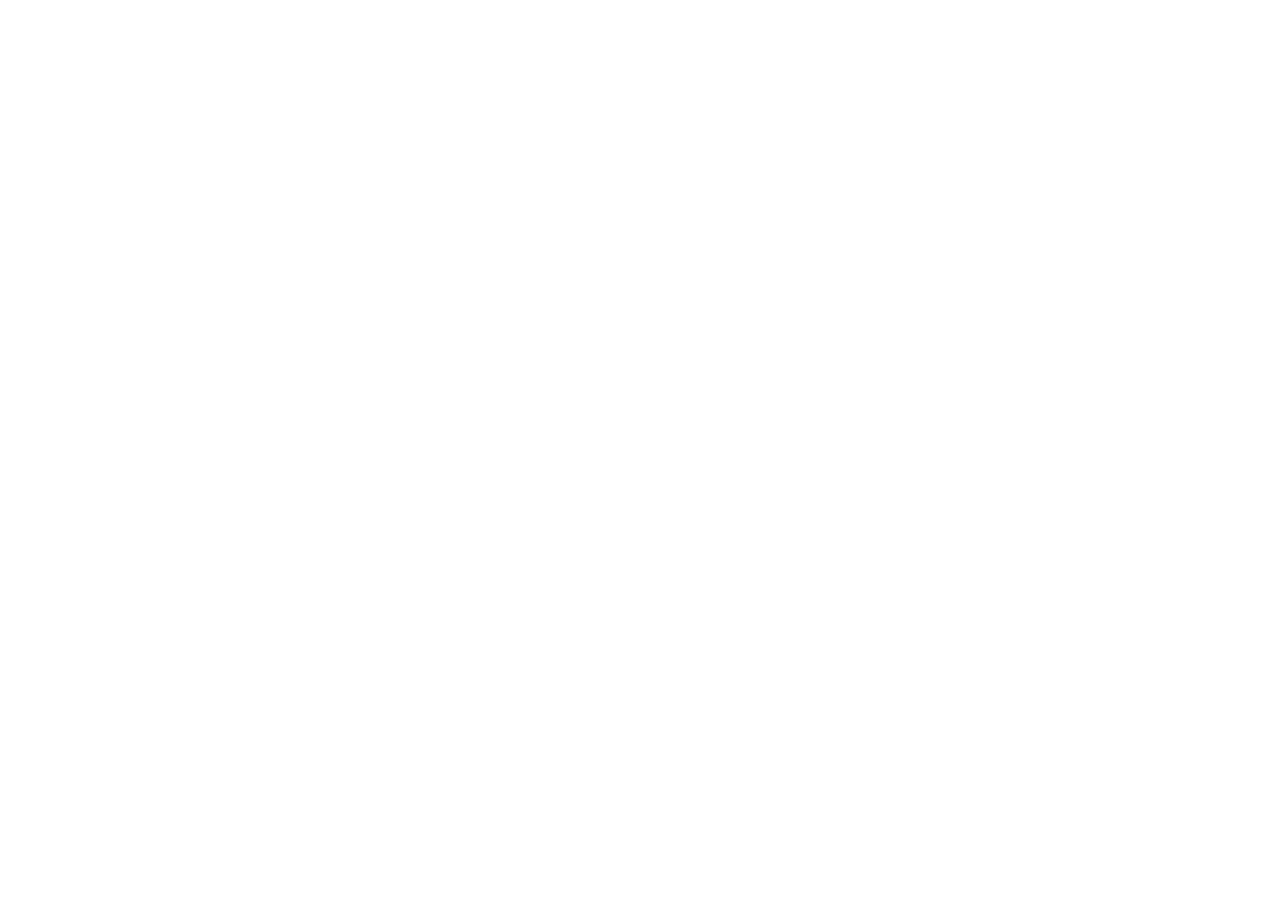
==== index.html @ 12a2a43a "1" ====
<!DOCTYPE html>
<html lang="en">
<head>
    <meta charset="UTF-8">
    <meta http-equiv="X-UA-Compatible" content="IE=edge">
    <meta name="viewport" content="width=device-width, initial-scale=1.0">
    <title>Document</title>
    <link rel="stylesheet" href="style.css">
    <link rel="stylesheet" href="java.js">
</head>
<body>
 
</body>
</html>
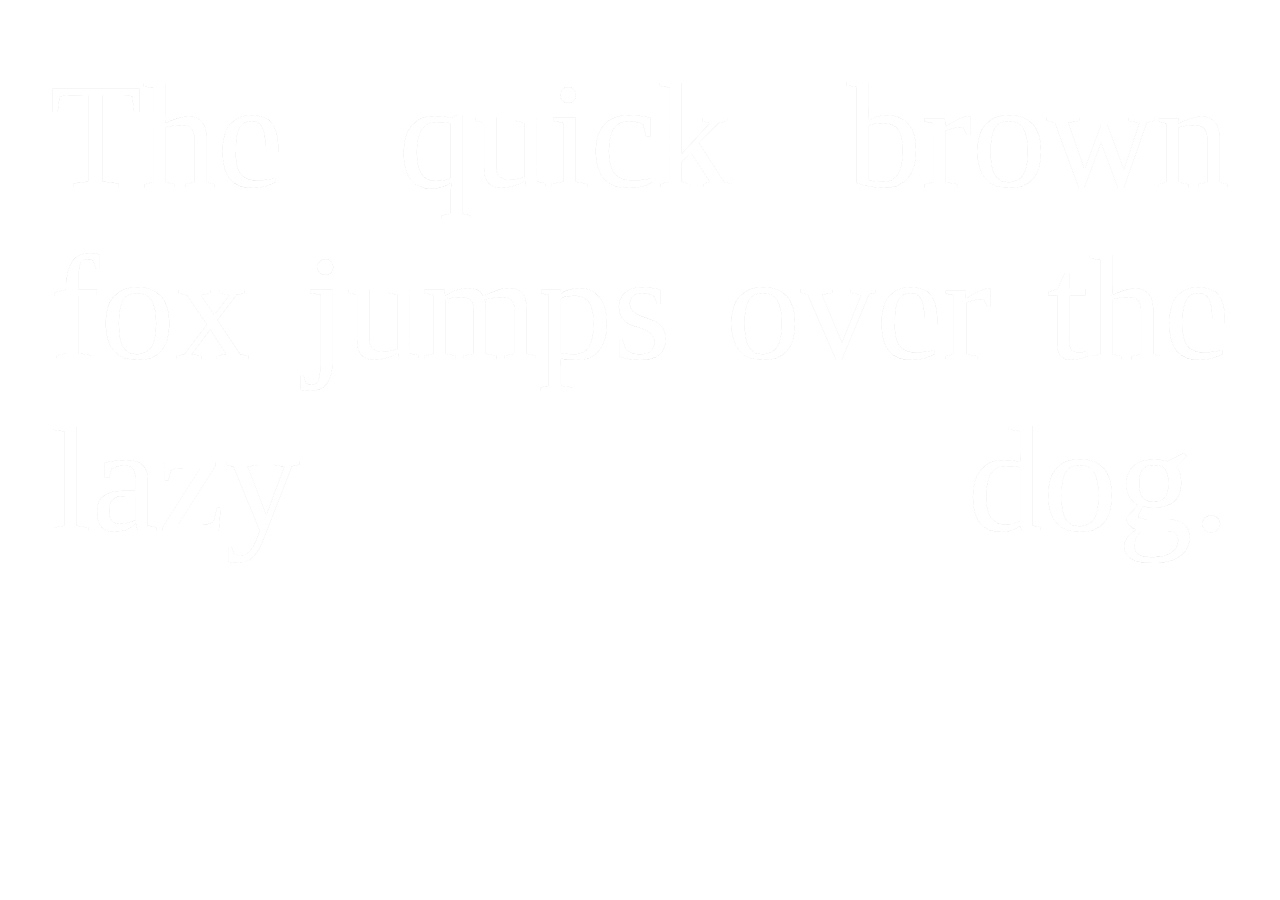
==== commit a9d76682: "12" ====
--- a/index.html
+++ b/index.html
@@ -9,6 +9,9 @@
     <link rel="stylesheet" href="java.js">
 </head>
 <body>
- 
+    <div class="container">
+        <div class="hoge">The quick brown fox jumps over the lazy dog.</div>
+        <div class="fuga">The quick brown fox jumps over the lazy dog.</div>
+        </div>
 </body>
 </html>--- a/style.css
+++ b/style.css
@@ -0,0 +1,39 @@
+body{
+    margin: 0px;
+    font-size: 150px;  
+    background: #fff;
+  }
+  .container{
+    position: absolute;
+    text-align: justify;
+    text-align-last: justify;
+    margin: 50px;
+  }
+  .hoge{
+    position: absolute;
+    color: #fff;
+    -webkit-text-stroke-width: 1px;
+    -webkit-text-stroke-color: #fff;  
+    animation-name: blink;
+    animation-duration: 20s;
+    animation-iteration-count: infinite;
+    animation-timing-function: ease-in-out;
+    
+    
+  }
+  .fuga{
+    color: #002;
+  }
+  
+  
+  @keyframes blink {
+    0% { transform: translateY(0px); }
+    12% { transform: translateY(80px); }
+    24% { transform: translateY(0px); }
+    36% { transform: translateY(-80px); }
+    48% { transform: translateY(0px); }
+    60% { transform: translateX(80px); }
+    72% { transform: translateX(0px); }
+    84% { transform: translateX(-80px); }
+    100% { transform: translateX(0px); }
+  }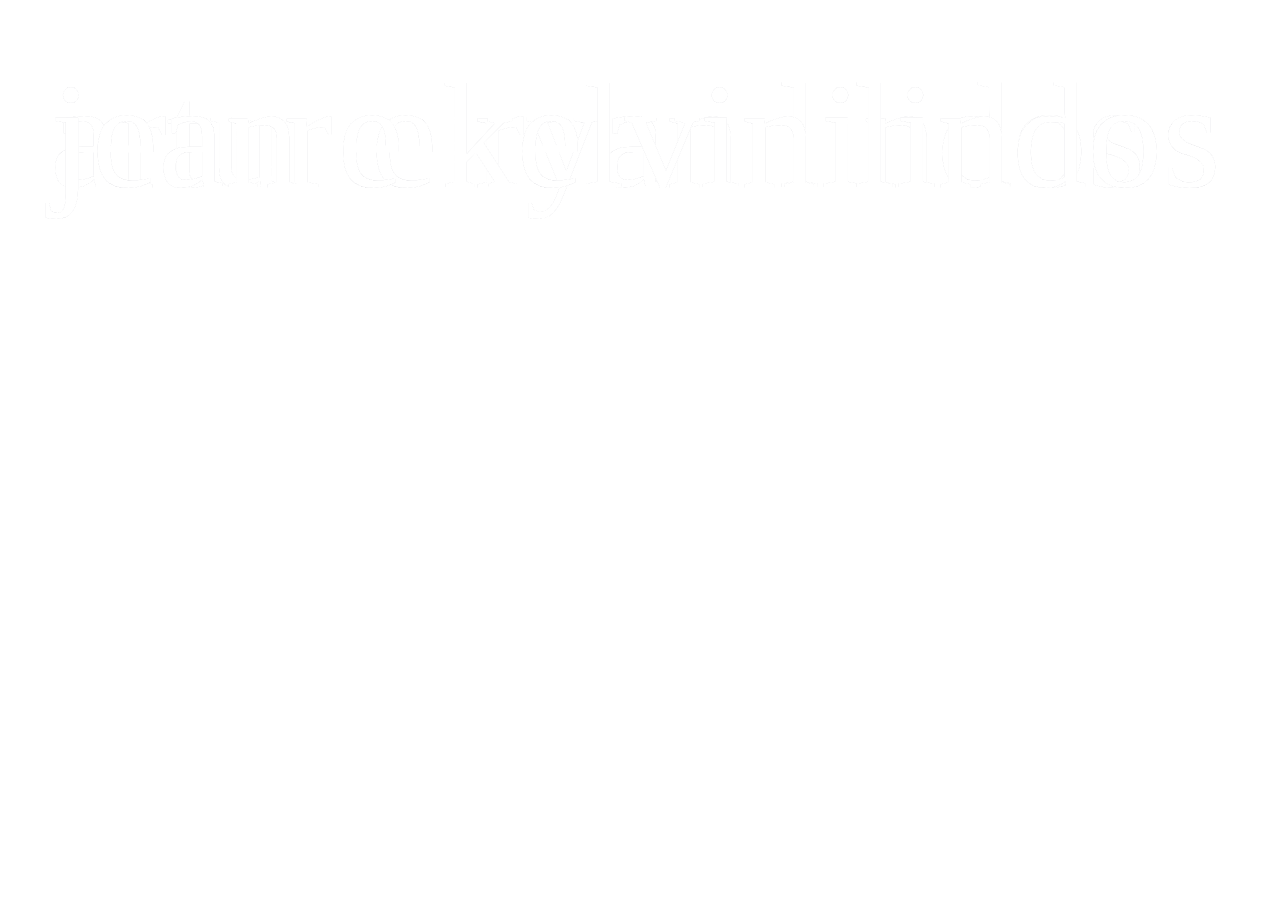
==== commit 52972609: "1" ====
--- a/index.html
+++ b/index.html
@@ -10,8 +10,13 @@
 </head>
 <body>
     <div class="container">
-        <div class="hoge">The quick brown fox jumps over the lazy dog.</div>
-        <div class="fuga">The quick brown fox jumps over the lazy dog.</div>
+        <div class="hoge">artur e ryan lindos</div>
+        <div class="fuga">artur e ryan lindos</div>
         </div>
+
+        <div class="container">
+            <div class="hoge">jean e kelvin lindos</div>
+            <div class="fuga">jean e kelvin lindos</div>
+            </div>
 </body>
 </html>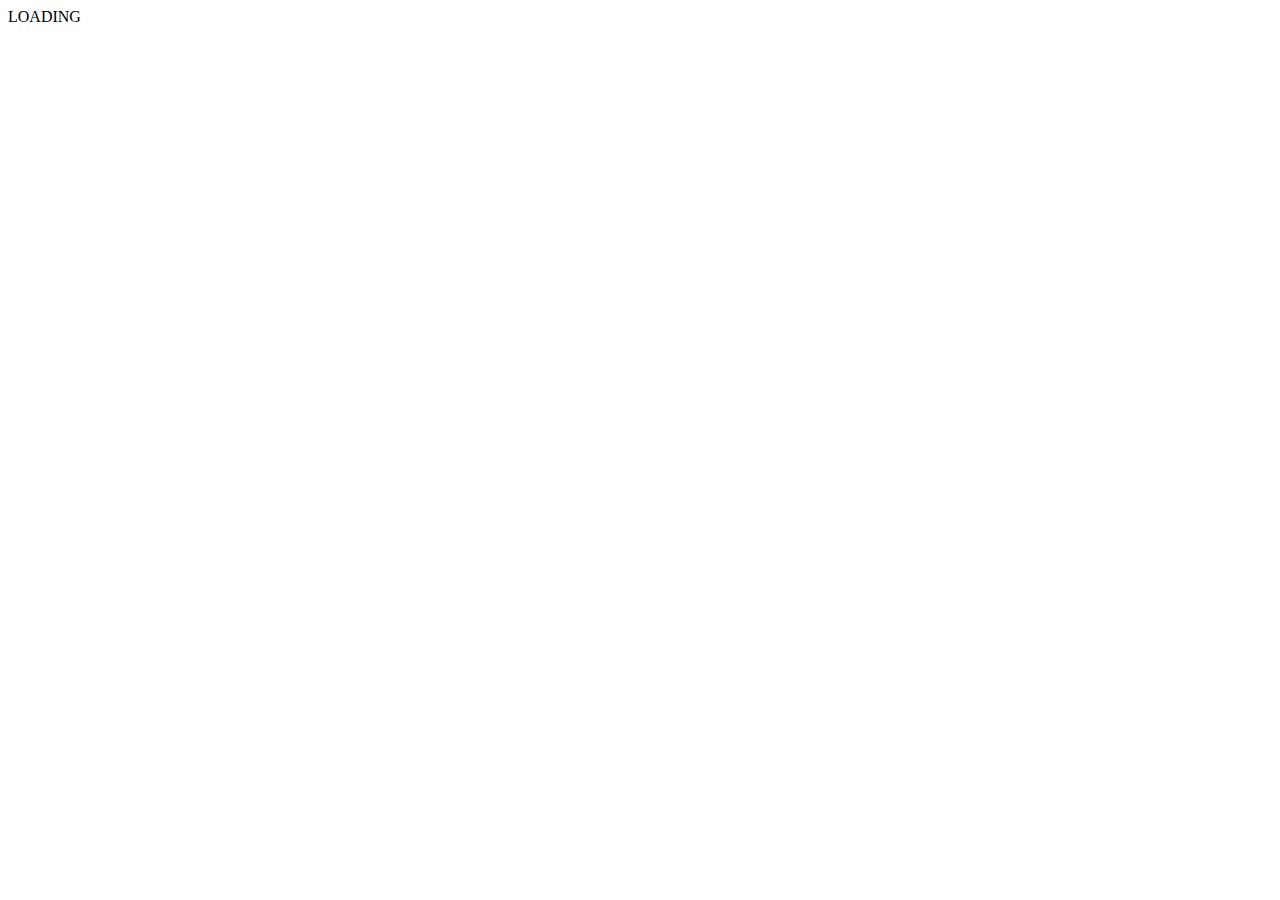
==== commit 86638a1a: "uyt" ====
--- a/index.html
+++ b/index.html
@@ -5,18 +5,9 @@
     <meta http-equiv="X-UA-Compatible" content="IE=edge">
     <meta name="viewport" content="width=device-width, initial-scale=1.0">
     <title>Document</title>
-    <link rel="stylesheet" href="style.css">
-    <link rel="stylesheet" href="java.js">
 </head>
 <body>
-    <div class="container">
-        <div class="hoge">artur e ryan lindos</div>
-        <div class="fuga">artur e ryan lindos</div>
-        </div>
+    <div id="msg">LOADING </div>
 
-        <div class="container">
-            <div class="hoge">jean e kelvin lindos</div>
-            <div class="fuga">jean e kelvin lindos</div>
-            </div>
 </body>
 </html>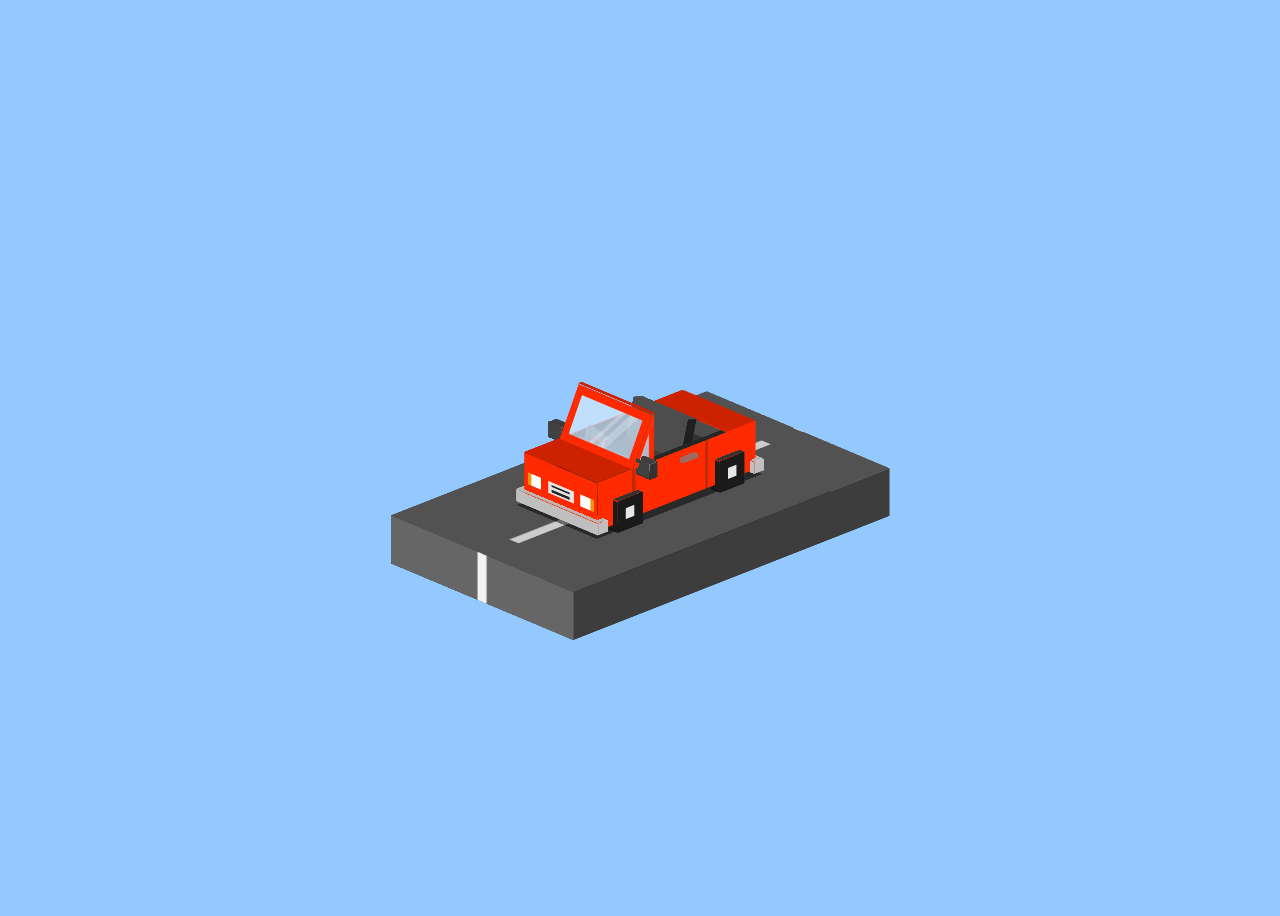
==== commit 2f491420: "12" ====
--- a/index.html
+++ b/index.html
@@ -5,9 +5,201 @@
     <meta http-equiv="X-UA-Compatible" content="IE=edge">
     <meta name="viewport" content="width=device-width, initial-scale=1.0">
     <title>Document</title>
+    <link rel="stylesheet" href="style.css">
+    <script src="java.js"></script>
 </head>
 <body>
-    <div id="msg">LOADING </div>
+    <div class="scene">
+        <div class="road">
+          <div class="cuboid scene__road">
+            <div class="cuboid__side">
+              <div class="road__markings road__markings--top"></div>
+            </div>
+            <div class="cuboid__side">
+              <div class="road__markings road__markings--back"></div>
+            </div>
+            <div class="cuboid__side">
+              <div class="road__markings road__markings--bottom"></div>
+            </div>
+            <div class="cuboid__side">
+              <div class="road__markings road__markings--front"></div>
+            </div>
+            <div class="cuboid__side"></div>
+            <div class="cuboid__side"></div>
+          </div>
+        </div>
+        <div class="car__bob">
+          <div class="car">
+            <div class="car__body car__body--bottom">
+              <div class="cuboid body body--bottom">
+                <div class="cuboid__side"></div>
+                <div class="cuboid__side"></div>
+                <div class="cuboid__side"></div>
+                <div class="cuboid__side"></div>
+                <div class="cuboid__side"></div>
+                <div class="cuboid__side"></div>
+              </div>
+            </div>
+            <div class="car__body car__body--top">
+              <div class="cuboid body body--top">
+                <div class="cuboid__side"></div>
+                <div class="cuboid__side"></div>
+                <div class="cuboid__side">
+                  <div class="cabin">
+                    <div class="cuboid">
+                      <div class="cuboid__side">
+                      </div>
+                      <div class="cuboid__side"></div>
+                      <div class="cuboid__side"></div>
+                      <div class="cuboid__side"></div>
+                      <div class="cuboid__side">
+                        <div class="handle handle--left">
+                          <div class="cuboid">
+                            <div class="cuboid__side"></div>
+                            <div class="cuboid__side"></div>
+                            <div class="cuboid__side"></div>
+                            <div class="cuboid__side"></div>
+                            <div class="cuboid__side"></div>
+                            <div class="cuboid__side"></div>
+                          </div>
+                        </div>
+                        <div class="handle handle--right">
+                          <div class="cuboid">
+                            <div class="cuboid__side"></div>
+                            <div class="cuboid__side"></div>
+                            <div class="cuboid__side"></div>
+                            <div class="cuboid__side"></div>
+                            <div class="cuboid__side"></div>
+                            <div class="cuboid__side"></div>
+                          </div>
+                        </div>
+                        <div class="steering-wheel">
+                          <div class="cuboid">
+                            <div class="cuboid__side"></div>
+                            <div class="cuboid__side"></div>
+                            <div class="cuboid__side"></div>
+                            <div class="cuboid__side"></div>
+                            <div class="cuboid__side"></div>
+                            <div class="cuboid__side"></div>
+                          </div>
+                        </div>
+                        <div class="seat">
+                          <div class="cuboid">
+                            <div class="cuboid__side"></div>
+                            <div class="cuboid__side"></div>
+                            <div class="cuboid__side"></div>
+                            <div class="cuboid__side"></div>
+                            <div class="cuboid__side"></div>
+                            <div class="cuboid__side"></div>
+                          </div>
+                        </div>
+                        <div class="seat seat--bottom">
+                          <div class="cuboid">
+                            <div class="cuboid__side"></div>
+                            <div class="cuboid__side"></div>
+                            <div class="cuboid__side"></div>
+                            <div class="cuboid__side"></div>
+                            <div class="cuboid__side"></div>
+                            <div class="cuboid__side"></div>
+                          </div>
+                        </div>
+                      </div>
+                      <div class="cuboid__side"></div>
+                    </div>
+                  </div>
+                </div>
+                <div class="cuboid__side"></div>
+                <div class="cuboid__side"></div>
+                <div class="cuboid__side"></div>
+              </div>
+            </div>
+            <div class="car__wheel car__wheel--nsf car__wheel--f">
+              <div class="cuboid wheel">
+                <div class="cuboid__side"></div>
+                <div class="cuboid__side"></div>
+                <div class="cuboid__side"></div>
+                <div class="cuboid__side"></div>
+                <div class="cuboid__side"></div>
+                <div class="cuboid__side"></div>
+              </div>
+            </div>
+            <div class="car__wheel car__wheel--nsr car__wheel--r">
+              <div class="cuboid wheel">
+                <div class="cuboid__side"></div>
+                <div class="cuboid__side"></div>
+                <div class="cuboid__side"></div>
+                <div class="cuboid__side"></div>
+                <div class="cuboid__side"></div>
+                <div class="cuboid__side"></div>
+              </div>
+            </div>
+            <div class="car__wheel car__wheel--osf car__wheel--f">
+              <div class="cuboid wheel">
+                <div class="cuboid__side"></div>
+                <div class="cuboid__side"></div>
+                <div class="cuboid__side"></div>
+                <div class="cuboid__side"></div>
+                <div class="cuboid__side"></div>
+                <div class="cuboid__side"></div>
+              </div>
+            </div>
+            <div class="car__wheel car__wheel--osr car__wheel--r">
+              <div class="cuboid wheel">
+                <div class="cuboid__side"></div>
+                <div class="cuboid__side"></div>
+                <div class="cuboid__side"></div>
+                <div class="cuboid__side"></div>
+                <div class="cuboid__side"></div>
+                <div class="cuboid__side"></div>
+              </div>
+            </div>
+            <div class="car__mirrors">
+              <div class="car__mirror car__mirror--left">
+                <div class="cuboid mirror">
+                  <div class="cuboid__side"></div>
+                  <div class="cuboid__side"></div>
+                  <div class="cuboid__side"></div>
+                  <div class="cuboid__side"></div>
+                  <div class="cuboid__side"></div>
+                  <div class="cuboid__side"></div>
+                </div>
+              </div>
+              <div class="car__mirror car__mirror--right">
+                <div class="cuboid mirror">
+                  <div class="cuboid__side"></div>
+                  <div class="cuboid__side"></div>
+                  <div class="cuboid__side"></div>
+                  <div class="cuboid__side"></div>
+                  <div class="cuboid__side"></div>
+                  <div class="cuboid__side"></div>
+                </div>
+              </div>
+            </div>
+            <div class="car__bumper car__bumper--front">
+              <div class="cuboid bumper">
+                <div class="cuboid__side"></div>
+                <div class="cuboid__side"></div>
+                <div class="cuboid__side"></div>
+                <div class="cuboid__side"></div>
+                <div class="cuboid__side"></div>
+                <div class="cuboid__side"></div>
+              </div>
+            </div>
+            <div class="car__bumper car__bumper--rear">
+              <div class="cuboid bumper">
+                <div class="cuboid__side"></div>
+                <div class="cuboid__side"></div>
+                <div class="cuboid__side"></div>
+                <div class="cuboid__side"></div>
+                <div class="cuboid__side"></div>
+                <div class="cuboid__side"></div>
+              </div>
+            </div>
+            <div class="car__shadow"></div>
+            <div class="car__headlights"></div>
+          </div>
+        </div>
+      </div>
 
 </body>
 </html>--- a/style.css
+++ b/style.css
@@ -0,0 +1,856 @@
+@import "normalize.css";
+
+.cuboid {
+  width: 100%;
+  height: 100%;
+  position: relative;
+}
+.cuboid__side:nth-of-type(1) {
+  height: calc(var(--thickness) * 1vmin);
+  width: 100%;
+  position: absolute;
+  top: 0;
+  transform: translate(0, -50%) rotateX(90deg);
+}
+.cuboid__side:nth-of-type(2) {
+  height: 100%;
+  width: calc(var(--thickness) * 1vmin);
+  position: absolute;
+  top: 50%;
+  right: 0;
+  transform: translate(50%, -50%) rotateY(90deg);
+}
+.cuboid__side:nth-of-type(3) {
+  width: 100%;
+  height: calc(var(--thickness) * 1vmin);
+  position: absolute;
+  bottom: 0;
+  transform: translate(0%, 50%) rotateX(90deg);
+}
+.cuboid__side:nth-of-type(4) {
+  height: 100%;
+  width: calc(var(--thickness) * 1vmin);
+  position: absolute;
+  left: 0;
+  top: 50%;
+  transform: translate(-50%, -50%) rotateY(90deg);
+}
+.cuboid__side:nth-of-type(5) {
+  height: 100%;
+  width: 100%;
+  transform: translate3d(0, 0, calc(var(--thickness) * 0.5vmin));
+  position: absolute;
+  top: 0;
+  left: 0;
+}
+.cuboid__side:nth-of-type(6) {
+  height: 100%;
+  width: 100%;
+  transform: translate3d(0, 0, calc(var(--thickness) * -0.5vmin)) rotateY(180deg);
+  position: absolute;
+  top: 0;
+  left: 0;
+}
+*,
+*:after,
+*:before {
+  box-sizing: border-box;
+  transform-style: preserve-3d;
+  transition: background 0.1s ease;
+}
+body {
+  min-height: 100vh;
+  display: grid;
+  background: var(--bg);
+  place-items: center;
+  touch-action: none;
+}
+:root {
+  --on: 1;
+  --base-size: 1vmin;
+  --base-height: calc(45 * 0.65);
+  --base-width: calc(75 * 0.65);
+  --body-one: hsl(10 100% 50%);
+  --body-two: hsl(10 100% 50%);
+  --body-three: hsl(10 100% 50%);
+  --body-four: hsl(10 100% 50%);
+  --seal: hsl(10 90% 40%);
+  --speed: 0.4s;
+  --bg: hsl(210, 100%, calc((15 + (var(--on, 0) * 64)) * 1%));
+  --width: calc(var(--base-width) * var(--base-size));
+  --height: calc(var(--base-height) * var(--base-size));
+  --road-one: hsl(0, 0%, calc((40 + (var(--on, 0) * 35)) * 1%));
+  --road-two: hsl(0, 0%, calc((30 + (var(--on, 0) * 35)) * 1%));
+  --road-three: hsl(0, 0%, calc((20 + (var(--on, 0) * 35)) * 1%));
+  --road-four: hsl(0, 0%, calc((10 + (var(--on, 0) * 35)) * 1%));
+  --road-one: hsl(0 0% 40%);
+  --road-two: hsl(0 0% 40%);
+  --road-three: hsl(0 0% 40%);
+  --road-four: hsl(0 0% 40%);
+  --road-marking-one: hsl(0, 0%, calc((85 + (var(--on, 0) * 15)) * 1%));
+  --road-marking-two: hsl(0, 0%, calc((80 + (var(--on, 0) * 15)) * 1%));
+  --road-marking-three: hsl(0, 0%, calc((75 + (var(--on, 0) * 15)) * 1%));
+  --white-one: hsl(0, 0%, calc((85 + (var(--on, 0) * 10)) * 1%));
+  --white-two: hsl(0, 0%, calc((80 + (var(--on, 0) * 10)) * 1%));
+  --white-three: hsl(0, 0%, calc((75 + (var(--on, 0) * 10)) * 1%));
+  --white-four: hsl(0, 0%, calc((70 + (var(--on, 0) * 10)) * 1%));
+  --glass-one: hsl(210, 80%, calc((85 + (var(--on, 0) * 10)) * 1%));
+  --glass-two: hsl(210, 90%, calc((80 + (var(--on, 0) * 10)) * 1%), 0.75);
+  --glass-three: hsl(210, 80%, calc((75 + (var(--on, 0) * 10)) * 1%));
+  --glass-four: hsl(210, 80%, calc((70 + (var(--on, 0) * 10)) * 1%));
+  --bumper-one: hsl(0, 0%, calc((80 + (var(--on, 0) * 10)) * 1%));
+  --bumper-two: hsl(0, 0%, calc((75 + (var(--on, 0) * 10)) * 1%));
+  --bumper-three: hsl(0, 0%, calc((70 + (var(--on, 0) * 10)) * 1%));
+  --bumper-four: hsl(0, 0%, calc((65 + (var(--on, 0) * 10)) * 1%));
+  --wheel-one: hsl(0, 0%, calc((15 + (var(--on, 0) * 10)) * 1%));
+  --wheel-two: hsl(0, 0%, calc((10 + (var(--on, 0) * 10)) * 1%));
+  --wheel-three: hsl(0, 0%, calc((5 + (var(--on, 0) * 10)) * 1%));
+  --wheel-four: hsl(0, 0%, calc((0 + (var(--on, 0) * 10)) * 1%));
+  --white-four: hsl(0, 0%, calc((70 + (var(--on, 0) * 10)) * 1%));
+  --black-one: hsl(0, 0%, calc((20 + (var(--on, 0) * 10)) * 1%));
+  --black-two: hsl(0, 0%, calc((15 + (var(--on, 0) * 10)) * 1%));
+  --black-three: hsl(0, 0%, calc((10 + (var(--on, 0) * 10)) * 1%));
+  --black-four: hsl(0, 0%, calc((5 + (var(--on, 0) * 10)) * 1%));
+  --hub: hsl(0, 0%, calc((65 + (var(--on, 0) * 25)) * 1%));
+  --glare: rgba(255,255,255,0.25);
+  --siren-red: rgba(242,32,13,0.25);
+  --siren-blue: rgba(13,147,242,0.25);
+  --lamp: hsl(45, 90%, 90%, calc(0.75 - calc(var(--on, 0) * 0.75)));
+  --headlight: hsl(45, 90%, 100%, 1);
+  --indicator: hsl(35, 90%, 50%, 1);
+  --taillight: hsl(0, 90%, 50%, 1);
+  --shift: calc(var(--height) * 0.1);
+  --bob: calc(var(--width) * 0.08);
+  --bob-speed: 2s;
+  --shift-speed: 5s;
+}
+.scene {
+  position: fixed;
+  height: var(--height);
+  width: var(--width);
+  top: 50%;
+  left: 50%;
+  transform: translate3d(-50%, -50%, 100vmin);
+  transform: translate3d(-50%, -65%, 100vmin) rotateX(-24deg) rotateY(44deg) rotateX(calc(var(--rotation-x, 0) * 1deg)) rotateY(calc(var(--rotation-y, 0) * 1deg));
+}
+.road {
+  position: absolute;
+  bottom: 0;
+  width: 100%;
+  height: 20%;
+  transform: translate3d(0, 1px, 0);
+}
+.car {
+  position: absolute;
+  height: 100%;
+  width: 100%;
+  animation: bob var(--bob-speed) infinite linear alternate;
+}
+.car__bob {
+  position: absolute;
+  left: 50%;
+  bottom: 20%;
+  height: 50%;
+  width: 50%;
+  transform: translate3d(-50%, 0%, 0vmin);
+  animation: shift var(--shift-speed) infinite linear alternate;
+}
+
+@keyframes shift {
+  0% {
+    transform: translate3d(-50%, 0%, calc(var(--shift) * -1));
+  }
+  100% {
+    transform: translate3d(-50%, 0%, calc(var(--shift) * 1));
+  }
+}
+.car > * {
+  position: absolute;
+}
+.car__shadow {
+  width: 100%;
+  height: calc(var(--height) * 0.4);
+  background: rgba(0,0,0,0.5);
+  bottom: 0;
+  transform: translate(0, 50%) rotateX(90deg) translate3d(0, 0, 1px) scale(1.05, 1.1);
+}
+.car__headlights {
+  width: 25%;
+  height: calc(var(--height) * 0.5);
+  bottom: 0%;
+  left: 0;
+  transform: translate(-125%, 50%) rotateX(90deg) translate3d(0, 0, 1px);
+  position: relative;
+}
+.car__headlights:after,
+.car__headlights:before {
+  content: '';
+  position: absolute;
+  height: 50%;
+  width: 100%;
+  background: var(--lamp);
+  border-radius: 50%;
+  filter: blur(10px);
+}
+.car__headlights:after {
+  top: 0;
+}
+.car__headlights:before {
+  bottom: 0;
+}
+.car__wheel {
+  height: calc(var(--height) * 0.13);
+  width: calc(var(--height) * 0.13);
+  bottom: 0;
+}
+.car__wheel--f {
+  left: 10%;
+}
+.car__wheel--r {
+  right: 10%;
+}
+.car__wheel--osf,
+.car__wheel--osr {
+  transform: translate3d(0, 0, calc(var(--height) * 0.2));
+}
+.car__wheel--nsf,
+.car__wheel--nsr {
+  transform: translate3d(0, 0, calc(var(--height) * -0.2));
+}
+.car__body--bottom {
+  bottom: 5%;
+  width: 100%;
+  height: 40%;
+}
+.car__body--top {
+  bottom: 44.5%;
+  width: 60%;
+  height: 40%;
+  left: 22%;
+}
+.car__siren {
+  bottom: 85%;
+  height: calc(var(--height) * 0.0725);
+  width: calc(var(--height) * 0.0725);
+  left: 50%;
+}
+.car__siren > * {
+  position: absolute;
+  top: 0;
+  left: 0;
+}
+.car__mirrors {
+  width: 5%;
+  height: 13%;
+  left: 24%;
+  bottom: 40%;
+}
+.car__mirror {
+  height: 100%;
+  position: absolute;
+  width: 100%;
+}
+.car__mirror--left {
+  transform: translate3d(0, 0, calc((var(--height) * 0.2325) + 2px));
+}
+.car__mirror--right {
+  transform: translate3d(0, 0, calc((var(--height) * -0.2325) - 2px));
+}
+.car__bumper {
+  height: calc(var(--height) * 0.05);
+  width: calc(var(--height) * 0.05);
+  bottom: 4%;
+}
+.car__bumper--front {
+  left: 0;
+  transform: translate(-40%, 0);
+}
+.car__bumper--rear {
+  right: 0;
+  transform: translate(40%, 0);
+}
+
+@keyframes bob {
+  0% {
+    transform: translate(calc(var(--bob) * -0.5));
+  }
+  100% {
+    transform: translate(calc(var(--bob) * 1.5));
+  }
+}
+.body {
+  --thickness: calc(var(--base-height) * 0.4);
+}
+.body--top > div {
+  background: var(--white-two);
+}
+.body--top > div:nth-of-type(1) {
+/*  display: none;*/
+  background: linear-gradient(90deg, transparent 0 20%, var(--body-one) 20% calc(20% + 0.5vmin), transparent calc(20% + 0.5vmin) 100%);
+}
+.body--top > div:nth-of-type(2) {
+  display: none;
+  background: transparent;
+}
+.body--top > div:nth-of-type(2):after {
+  content: '';
+  position: absolute;
+  width: 100%;
+  height: 112%;
+  background: var(--white-two);
+  bottom: 0;
+  left: 50%;
+  transform: translate(-50%, 0) rotateX(27deg);
+  transform-origin: 50% 100%;
+}
+.body--top > div:nth-of-type(2):before {
+  content: '';
+  position: absolute;
+  width: 100%;
+  height: 112%;
+  background: linear-gradient(55deg, transparent 0 30%, var(--glare) 30% 40%, transparent 40% 45%, var(--glare) 45% 50%, transparent 50% 100%), var(--glass-two);
+  bottom: 0;
+  left: 50%;
+  transform: translate(-50%, 0) rotateX(27deg) translate3d(0, 0, 1px);
+  transform-origin: 50% 100%;
+  --clip: inset(10% 10% 10% 10%);
+  -webkit-clip-path: var(--clip);
+  clip-path: var(--clip);
+}
+.body--top > div:nth-of-type(3) {
+  filter: none;
+  background:
+    linear-gradient(0deg, var(--black-four) 0 1vmin, transparent 1vmin calc(100% - 1vmin), var(--black-four) calc(100% - 1vmin)),
+    linear-gradient(90deg, var(--black-one) 0 15%, transparent 15% 80%, var(--black-one) 80%);
+}
+.body--top > div:nth-of-type(4) {
+  filter: none;
+  background-color: transparent;
+}
+.body--top > div:nth-of-type(4):after {
+  content: '';
+  position: absolute;
+  width: 100%;
+  height: 112%;
+  background: var(--body-one);
+  background: transparent;
+  background: linear-gradient(55deg, transparent 0 30%, var(--glare) 30% 40%, transparent 40% 45%, var(--glare) 45% 50%, transparent 50% 100%), var(--glass-two);
+  border: 1vmin solid var(--body-two);
+  bottom: 0;
+  left: 50%;
+  transform: translate(-50%, 0) rotateX(-27deg);
+  transform-origin: 50% 100%;
+}
+.body--top > div:nth-of-type(5) {
+/*  background: var(--white-three);*/
+  background: transparent;
+  --clip: polygon(0 100%, 20% 0, 23% 0, 23% 100%);
+  -webkit-clip-path: var(--clip);
+  clip-path: var(--clip);
+}
+.body--top > div:nth-of-type(5):before {
+  content: "";
+  width: 5%;
+  height: 120%;
+  background: var(--body-one);
+  position: absolute;
+  left: 0;
+  bottom: 0;
+  transform-origin: 0 100%;
+  rotate: 27deg;;
+}
+.body--top > div:nth-of-type(5):after {
+  content: '';
+  background: linear-gradient(var(--body-one), var(--body-one)) 15% 50%/8% 100% no-repeat;
+  background-color: var(--glass-two);
+  position: absolute;
+  height: 90%;
+  width: 90%;
+  bottom: 0;
+  left: 50%;
+  border-bottom: 0.5vmin solid var(--body-one);
+  transform: translate(-50%, 0);
+  --clip: polygon(0 100%, 20% 0, 23% 0, 23% 100%);
+  -webkit-clip-path: var(--clip);
+  clip-path: var(--clip);
+}
+.body--top > div:nth-of-type(6) {
+/*  background: var(--white-four);*/
+  --clip: polygon(77% 0, 77% 100%, 100% 100%, 80% 0);
+  background: transparent;
+  -webkit-clip-path: var(--clip);
+  clip-path: var(--clip);
+}
+.body--top > div:nth-of-type(6):before {
+  content: "";
+  width: 5%;
+  height: 120%;
+  background: var(--body-one);
+  position: absolute;
+  right: 0;
+  bottom: 0;
+  transform-origin: 0 100%;
+  transform: translate3d(0, 0, 1px);
+  rotate: -27deg;
+  z-index: 2;
+}
+.body--top > div:nth-of-type(6):after {
+  content: '';
+  border-bottom: 0.5vmin solid var(--body-one);
+  background: linear-gradient(var(--body-one), var(--body-one)) 80% 50%/8% 100% no-repeat;
+  background-color: var(--glass-two);
+  position: absolute;
+  height: 100%;
+  width: 100%;
+  bottom: 0;
+  left: 50%;
+  transform: translate(-50%, 0);
+  --clip: polygon(0 100%, 20% 0, 80% 0, 100% 100%);
+  -webkit-clip-path: var(--clip);
+  clip-path: var(--clip);
+}
+.body--bottom div {
+  background: var(--black-two);
+}
+.body--bottom div:nth-of-type(1) {
+  background: linear-gradient(90deg, var(--body-one) 0 22%, transparent 22% 82%, var(--body-one) 82% 100%);
+/*  background-color: var(--black-one);*/
+}
+.body--bottom div:nth-of-type(1):after {
+  content: '';
+  background: linear-gradient(90deg, var(--body-one) 0 22%, transparent 22% 82%, var(--body-one) 82% 100%);
+  position: absolute;
+  top: 50%;
+  left: 50%;
+  height: 99%;
+  width: 101%;
+  transform: translate3d(-50%, -50%, -1px);
+}
+/*.body--bottom div:nth-of-type(1):before {
+  content: '382';
+  font-family: sans-serif;
+  font-weight: bold;
+  height: 30%;
+  width: 40%;
+  text-align: center;
+  overflow: hidden;
+  position: absolute;
+  font-size: calc(var(--height) * 0.1);
+  color: var(--white-one);
+  right: 0;
+  bottom: 50%;
+  transform: translate3d(50%, 50%, 2px) rotate(-90deg) translate(0, -50%);
+}*/
+.body--bottom div:nth-of-type(2) {
+  background: linear-gradient(var(--indicator), var(--indicator)) 95% 50%/5% 25% no-repeat, linear-gradient(var(--indicator), var(--indicator)) 5% 50%/5% 25% no-repeat, linear-gradient(var(--taillight), var(--taillight)) 10% 50%/15% 25% no-repeat, linear-gradient(var(--taillight), var(--taillight)) 90% 50%/15% 25% no-repeat;
+  background-color: var(--body-two);
+}
+.body--bottom div:nth-of-type(3) {
+  background-color: var(--black-four);
+}
+.body--bottom div:nth-of-type(4) {
+  background: repeating-linear-gradient(transparent 0 20%, var(--black-four) 20% 40%) 50% 50%/25% 25% no-repeat, linear-gradient(var(--bumper-one), var(--bumper-one)) 50% 50%/35% 25% no-repeat, linear-gradient(var(--indicator), var(--indicator)) 95% 50%/5% 25% no-repeat, linear-gradient(var(--indicator), var(--indicator)) 5% 50%/5% 25% no-repeat, linear-gradient(var(--headlight), var(--headlight)) 10% 50%/15% 25% no-repeat, linear-gradient(var(--headlight), var(--headlight)) 90% 50%/15% 25% no-repeat;
+  background-color: var(--body-four);
+}
+.body--bottom div:nth-of-type(5) {
+  background: linear-gradient(90deg, var(--body-three) 0 22%, var(--seal) 22% 24%, var(--body-two) 24% 68%, var(--seal) 68% 70%, var(--body-three) 70% 100%);
+  background-color: var(--body-three);
+}
+/*.body--bottom div:nth-of-type(5):after {
+  content: '';
+  height: 75%;
+  width: 35%;
+  background: url("https://assets.codepen.io/605876/bear--gold-badge--large.png");
+  background-repeat: no-repeat;
+  background-size: contain;
+  position: absolute;
+  left: 35%;
+  top: 50%;
+  transform: translate(0, -50%);
+}*/
+.body--bottom div:nth-of-type(6) {
+  background: linear-gradient(270deg, var(--body-three) 0 22%, var(--seal) 22% 24%, var(--body-two) 24% 68%, var(--seal) 68% 70%, var(--body-three) 70% 100%);
+  background-color: var(--body-four);
+}
+/*.body--bottom div:nth-of-type(6):after {
+  content: '';
+  height: 75%;
+  width: 35%;
+  background: url("https://assets.codepen.io/605876/bear--gold-badge--large.png");
+  background-repeat: no-repeat;
+  background-size: contain;
+  position: absolute;
+  left: 45%;
+  top: 50%;
+  transform: translate(0, -50%);
+}*/
+.scene__road {
+  --thickness: calc(var(--base-height));
+}
+.scene__road > div:nth-of-type(1) {
+  background-color: var(--road-one);
+}
+.scene__road > div:nth-of-type(2) {
+  background: var(--road-two);
+}
+.scene__road > div:nth-of-type(3) {
+  background: var(--road-four);
+}
+.scene__road > div:nth-of-type(4) {
+  background-color: var(--road-two);
+}
+.scene__road > div:nth-of-type(5) {
+  --b: 0.6;
+  background: var(--road-three);
+}
+.scene__road > div:nth-of-type(6) {
+  --b: 0.6;
+  background: var(--road-four);
+}
+
+.wheel {
+  --thickness: calc(var(--base-height) * 0.05);
+}
+.wheel div {
+  background: var(--wheel-four);
+}
+.wheel div:nth-of-type(1) {
+  background: var(--wheel-one);
+}
+.wheel div:nth-of-type(2) {
+  background: var(--wheel-two);
+}
+.wheel div:nth-of-type(3) {
+  background: var(--wheel-three);
+}
+.wheel div:nth-of-type(4) {
+  background: var(--wheel-four);
+}
+.wheel div:nth-of-type(5) {
+  background: linear-gradient(var(--hub), var(--hub)) 50% 50%/35% 35% no-repeat;
+  background-color: var(--wheel-four);
+}
+.wheel div:nth-of-type(6) {
+  background: linear-gradient(var(--hub), var(--hub)) 50% 50%/35% 35% no-repeat;
+  background-color: var(--wheel-three);
+}
+.bumper {
+  --thickness: calc(var(--base-height) * 0.45);
+}
+.bumper div {
+  background: var(--bumper-one);
+}
+.bumper div:nth-of-type(1) {
+  background: var(--bumper-one);
+}
+.bumper div:nth-of-type(2) {
+  background: var(--bumper-two);
+}
+.bumper div:nth-of-type(3) {
+  background: var(--bumper-three);
+}
+.bumper div:nth-of-type(4),
+.bumper div:nth-of-type(5) {
+  background: var(--bumper-four);
+}
+.bumper div:nth-of-type(6) {
+  background: var(--bumper-three);
+}
+.mirror {
+  --thickness: calc(var(--base-height) * 0.075);
+}
+.mirror div:nth-of-type(1) {
+  background-color: var(--black-one);
+}
+.mirror div:nth-of-type(2) {
+  background: linear-gradient(var(--white-one), var(--white-one)) 50% 50%/75% 75% no-repeat;
+  background-color: var(--black-two);
+}
+.mirror div:nth-of-type(3) {
+  background: var(--black-four);
+}
+.mirror div:nth-of-type(4) {
+  background-color: var(--black-two);
+}
+.mirror div:nth-of-type(5) {
+  background: var(--black-three);
+}
+.mirror div:nth-of-type(6) {
+  background: var(--black-four);
+}
+.road__markings {
+  height: 100%;
+  width: 100%;
+  overflow: hidden;
+}
+.road__markings--bottom {
+  transform: translate3d(0, 0, -1px);
+}
+.road__markings--bottom:after {
+  content: '';
+  position: absolute;
+  height: 100%;
+  width: calc(var(--width) * 2);
+  background: repeating-linear-gradient(270deg, var(--road-marking-three) 0 10%, transparent 10% 15%) 0 50%/100% 5% no-repeat;
+  bottom: 0;
+  left: 50%;
+  transform: translate3d(-50%, 0, 0);
+  -webkit-animation: roll-bottom var(--speed) infinite linear;
+          animation: roll-bottom var(--speed) infinite linear;
+}
+.road__markings--front {
+  transform: translate3d(0, 0, -1px);
+}
+.road__markings--front:after {
+  content: '';
+  position: absolute;
+  height: calc(var(--base-height) * 1vmin);
+  width: calc(var(--width) * 2);
+  background: repeating-linear-gradient(270deg, var(--road-marking-two) 0 10%, transparent 10% 15%) 0 50%/100% 5% no-repeat;
+  top: 0%;
+  left: 50%;
+  transform: translate(-50%, -50%) rotate(-90deg) translate3d(-35%, 0, -1px);
+  -webkit-animation: roll-front var(--speed) infinite linear;
+          animation: roll-front var(--speed) infinite linear;
+}
+@-webkit-keyframes roll-front {
+  to {
+    transform: translate(-50%, -50%) rotate(-90deg) translate3d(-20%, 0, -1px);
+  }
+}
+@keyframes roll-front {
+  to {
+    transform: translate(-50%, -50%) rotate(-90deg) translate3d(-20%, 0, -1px);
+  }
+}
+.road__markings--back {
+  transform: translate3d(0, 0, 1px);
+}
+.road__markings--back:after {
+  content: '';
+  position: absolute;
+  height: calc(var(--base-height) * 1vmin);
+  width: calc(var(--width) * 2);
+  background: repeating-linear-gradient(270deg, var(--road-marking-two) 0 10%, transparent 10% 15%) 0 50%/100% 5% no-repeat;
+  top: 0%;
+  left: 50%;
+  transform: translate(-50%, -50%) rotate(-90deg) translate3d(-35%, 0, 1px);
+  -webkit-animation: roll-back var(--speed) infinite linear;
+          animation: roll-back var(--speed) infinite linear;
+}
+@-webkit-keyframes roll-back {
+  to {
+    transform: translate(-50%, -50%) rotate(-90deg) translate3d(-50%, 0, 1px);
+  }
+}
+@keyframes roll-back {
+  to {
+    transform: translate(-50%, -50%) rotate(-90deg) translate3d(-50%, 0, 1px);
+  }
+}
+.road__markings--top {
+  transform: translate3d(0, 0, 1px);
+}
+.road__markings--top:after {
+  content: '';
+  position: absolute;
+  height: 100%;
+  width: calc(var(--width) * 2);
+  background: repeating-linear-gradient(270deg, var(--road-marking-one) 0 10%, transparent 10% 15%) 0 50%/100% 5% no-repeat;
+  bottom: 0;
+  left: 50%;
+  transform: translate3d(-50%, 0, 1px);
+  -webkit-animation: roll-top var(--speed) infinite linear;
+          animation: roll-top var(--speed) infinite linear;
+}
+@-webkit-keyframes roll-top {
+  to {
+    transform: translate3d(-35%, 0, 1px);
+  }
+}
+@keyframes roll-top {
+  to {
+    transform: translate3d(-35%, 0, 1px);
+  }
+}
+.controls {
+  position: fixed;
+  bottom: 1rem;
+  right: 1rem;
+  display: flex;
+  flex-direction: column;
+}
+.controls > * + * {
+  margin-top: 1rem;
+}
+button {
+  height: 48px;
+  width: 48px;
+  cursor: pointer;
+  transform: translate3d(0, 0, 150vmin);
+  -webkit-appearance: none;
+     -moz-appearance: none;
+          appearance: none;
+  border: 0;
+  background: transparent;
+  outline: transparent;
+}
+button > svg {
+  position: absolute;
+  height: 100%;
+  width: 100%;
+  top: 0;
+  left: 0;
+}
+button path {
+  fill: hsl(210, 80%, calc((90 - (var(--on, 0) * 75)) * 1%));
+}
+button svg:nth-of-type(1),
+button span:nth-of-type(1) {
+  display: none;
+}
+button span {
+  position: absolute;
+  width: 1px;
+  height: 1px;
+  padding: 0;
+  margin: -1px;
+  overflow: hidden;
+  clip: rect(0, 0, 0, 0);
+  white-space: nowrap;
+  border-width: 0;
+}
+[aria-pressed="true"] svg:nth-of-type(1),
+[aria-pressed="true"] span:nth-of-type(1) {
+  display: block;
+}
+[aria-pressed="true"] svg:nth-of-type(2),
+[aria-pressed="true"] span:nth-of-type(2) {
+  display: none;
+}
+@-webkit-keyframes roll-bottom {
+  to {
+    transform: translate3d(-65%, 0, 0);
+  }
+}
+@keyframes roll-bottom {
+  to {
+    transform: translate3d(-65%, 0, 0);
+  }
+}
+@-webkit-keyframes flash {
+  50% {
+    --alpha: 1;
+  }
+}
+@keyframes flash {
+  50% {
+    --alpha: 1;
+  }
+}
+
+
+.cabin {
+  position: absolute;
+  inset: 1vmin 0.5vmin;
+  --thickness: 5;
+  transform: translate3d(0, 0, -2.5vmin);
+}
+
+.cabin > .cuboid > .cuboid__side:not(:nth-of-type(5)) {
+  background: var(--black-three);
+}
+
+.cabin > .cuboid > .cuboid__side:nth-of-type(5) {
+  filter: none;
+}
+
+.seat {
+  height: calc(100% - 1vmin);
+  width: 11%;
+  position: absolute;
+  top: 50%;
+  left: 50%;
+  translate: 130% -50%;
+  transform: rotateY(15deg);
+  --thickness: 5;
+}
+
+.seat--bottom {
+  width: 34%;
+  --thickness: 2;
+  translate: -50% -50%;
+  transform: rotate(0deg) translateZ(-3vmin);
+}
+
+.seat > .cuboid > .cuboid__side {
+  background: var(--black-one);
+}
+.seat--bottom > .cuboid > .cuboid__side {
+  background: var(--black-two);
+}
+
+.cuboid__side {
+  filter: brightness(var(--b, 1));
+}
+
+.cuboid__side:nth-of-type(1) { --b: 0.8; }
+.cuboid__side:nth-of-type(2) { --b: 1; }
+.cuboid__side:nth-of-type(3) { --b: 0.4; }
+.cuboid__side:nth-of-type(4) { --b: 1; }
+.cuboid__side:nth-of-type(5) { --b: 1; }
+.cuboid__side:nth-of-type(6) { --b: 0.8; }
+
+.steering-wheel {
+  width: 6%;
+  height: 3vmin;
+  position: absolute;
+  top: 12%;
+  left: 10%;
+  background: transparent;
+  --thickness: 3;
+  transform: rotateY(-10deg) rotateX(-15deg);
+  animation: steer calc(var(--bob-speed) * 2) infinite linear;
+}
+
+@keyframes steer {
+  50% {
+    transform: rotateY(-10deg) rotateX(15deg);
+  }
+}
+
+.steering-wheel > .cuboid > .cuboid__side {
+  background: hsl(0 0% 40%);
+}
+
+.steering-wheel > .cuboid > :is(.cuboid__side:nth-of-type(2), .cuboid__side:nth-of-type(4)) {
+  background: transparent;
+  background: linear-gradient(90deg, transparent 0 40%, hsl(0 80% 50%) 40% 60%, transparent 60%);
+  border: 0.5vmin solid hsl(0 0% 40%);
+}
+
+.handle {
+  --thickness: 0.5;
+  width: 16%;
+  height: 8%;
+  position: absolute;
+  left: 50%;
+  transform: translateZ(-1vmin);
+}
+
+.handle--left {
+  top: 100%;
+  translate: 0% 100%;
+}
+
+.handle--right {
+  bottom: 100%;
+  translate: 0 -100%;
+}
+
+.handle > .cuboid > .cuboid__side {
+  background: hsl(10 20% 50%);
+}
+.handle > .cuboid > .cuboid__side:nth-of-type(3) {
+  --b: 1;
+}